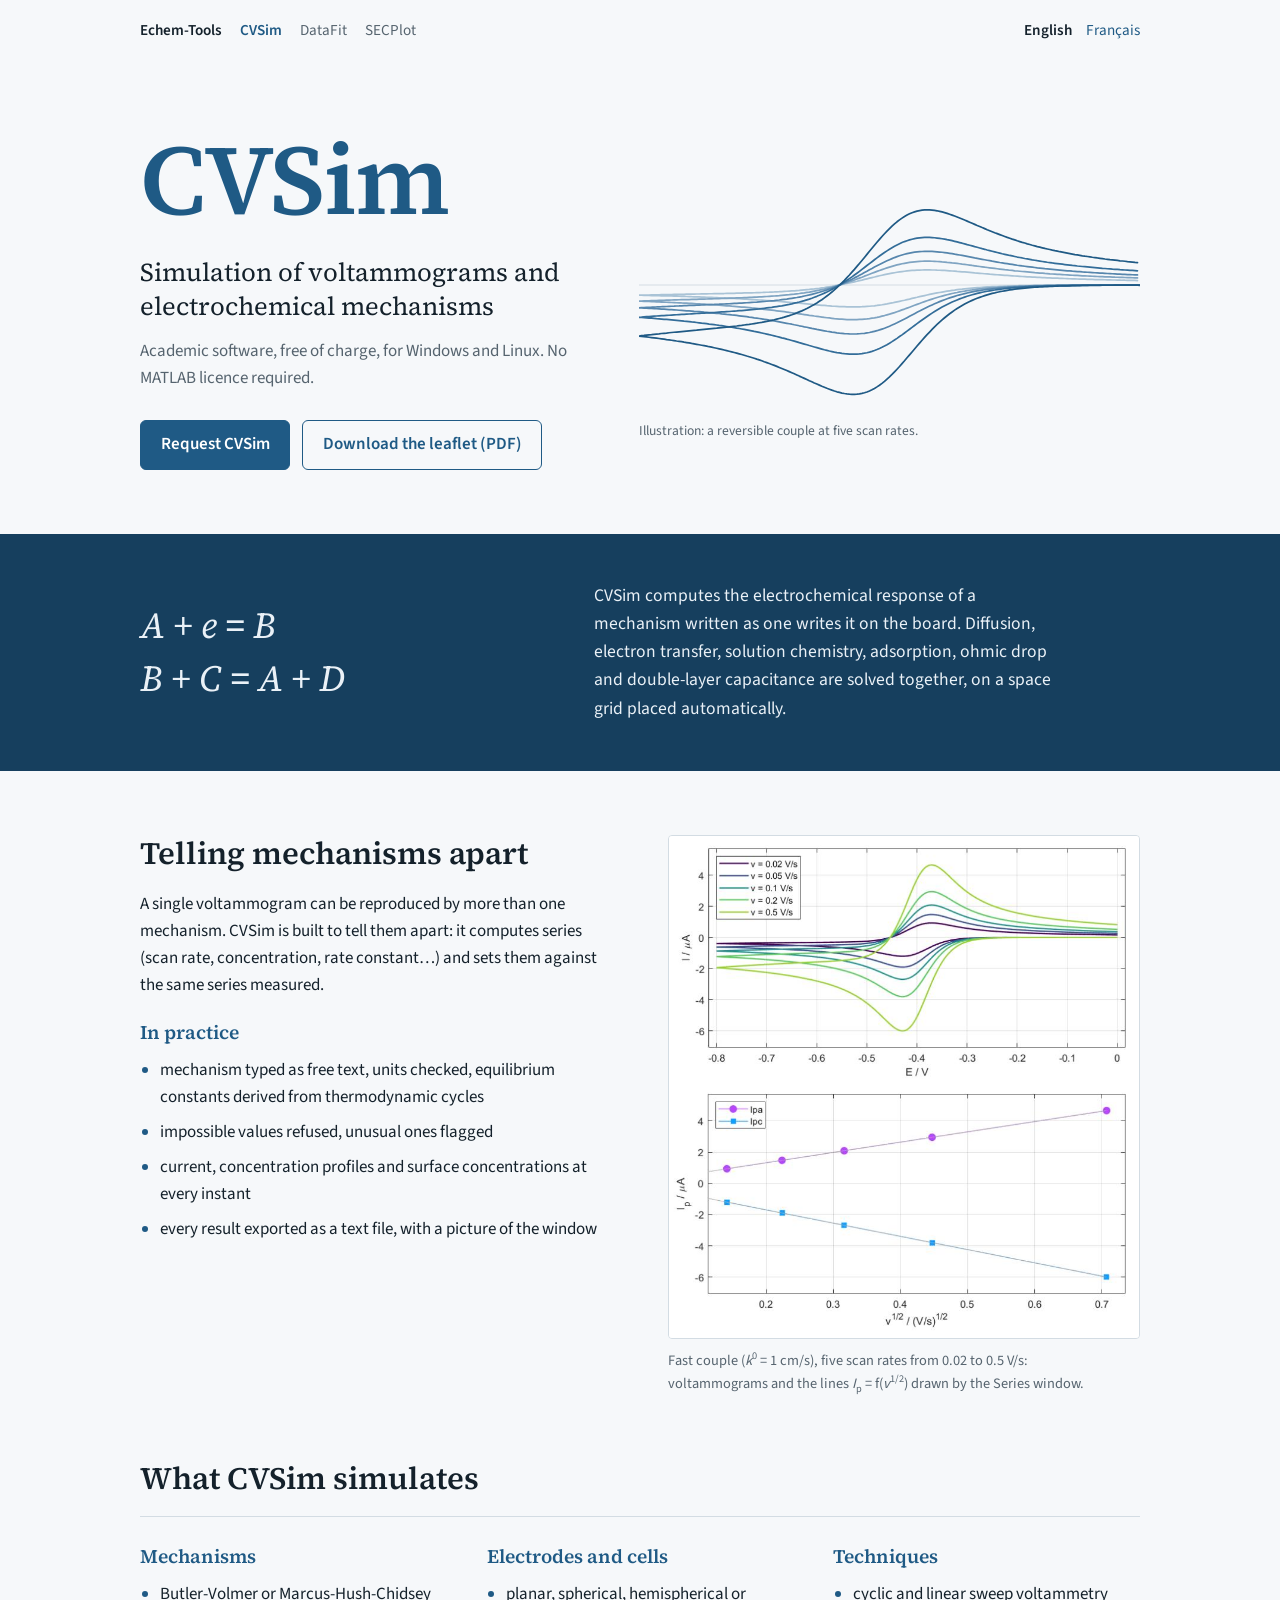
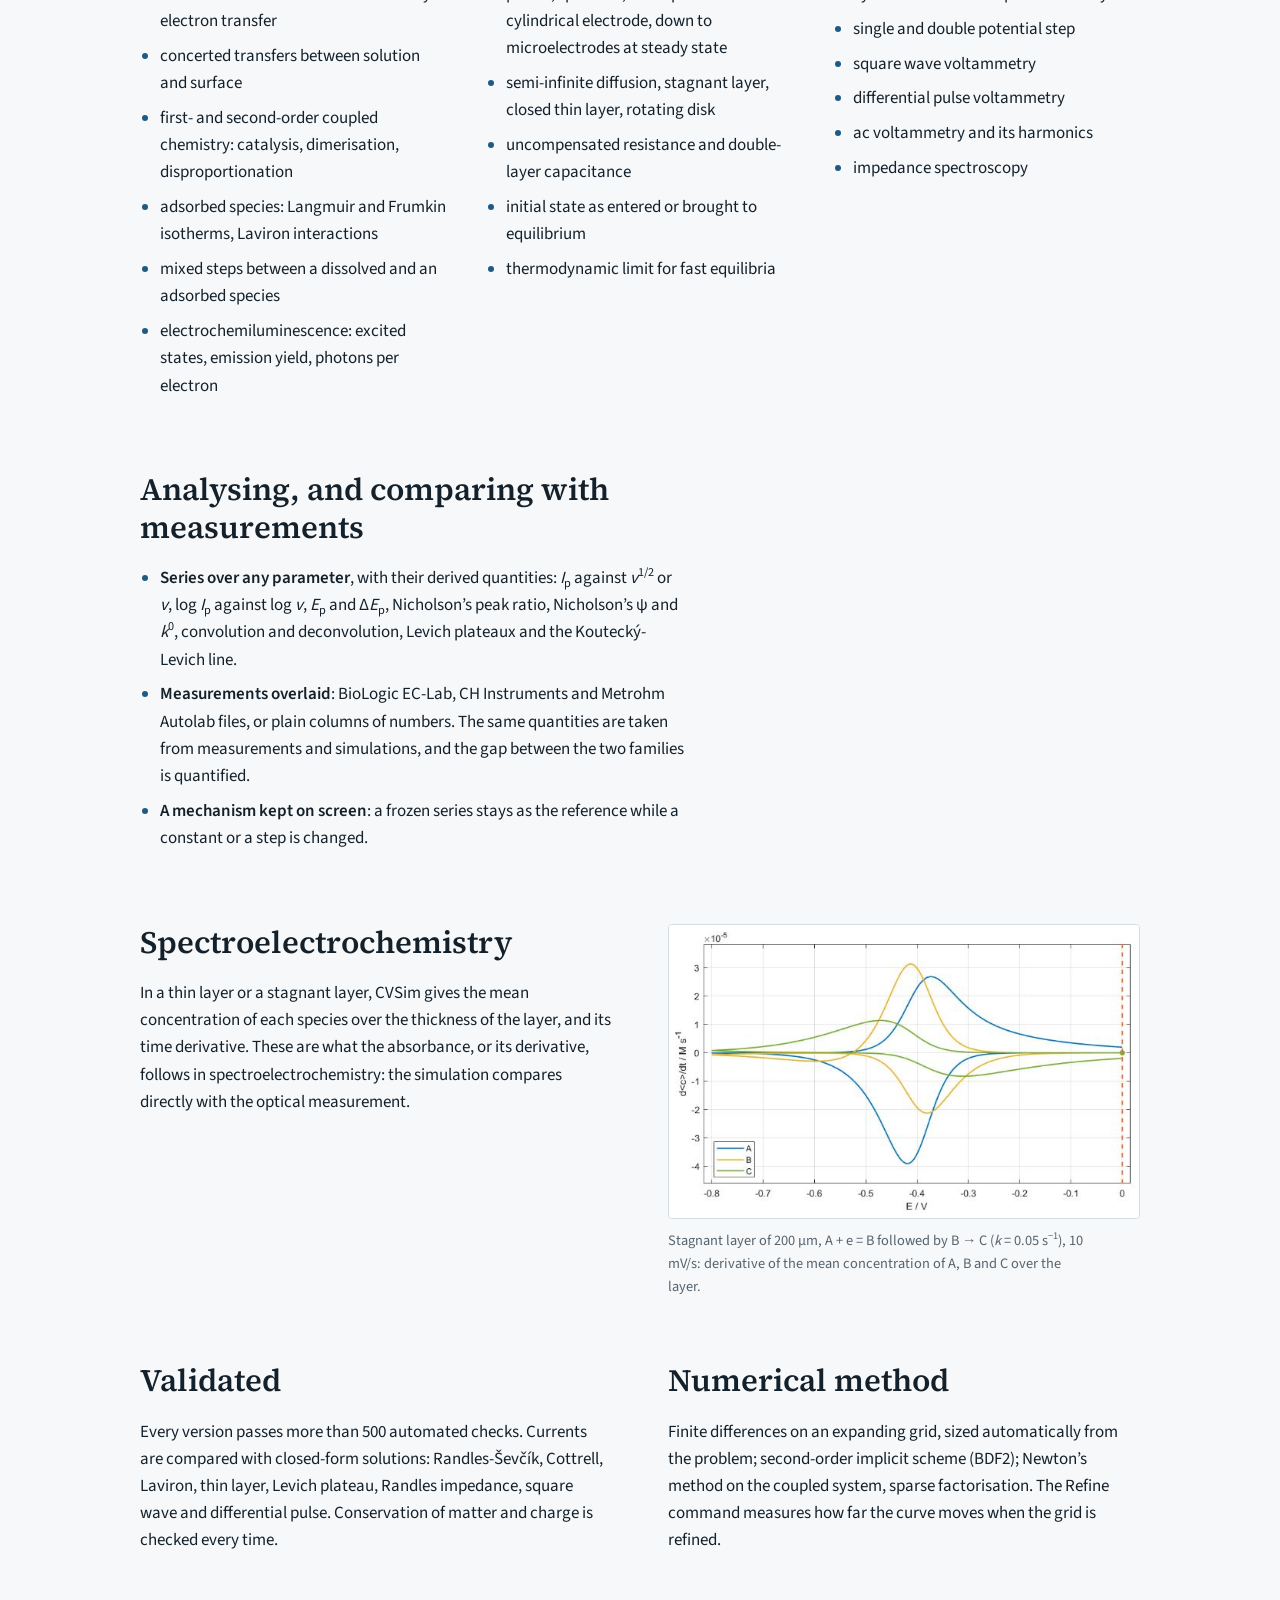
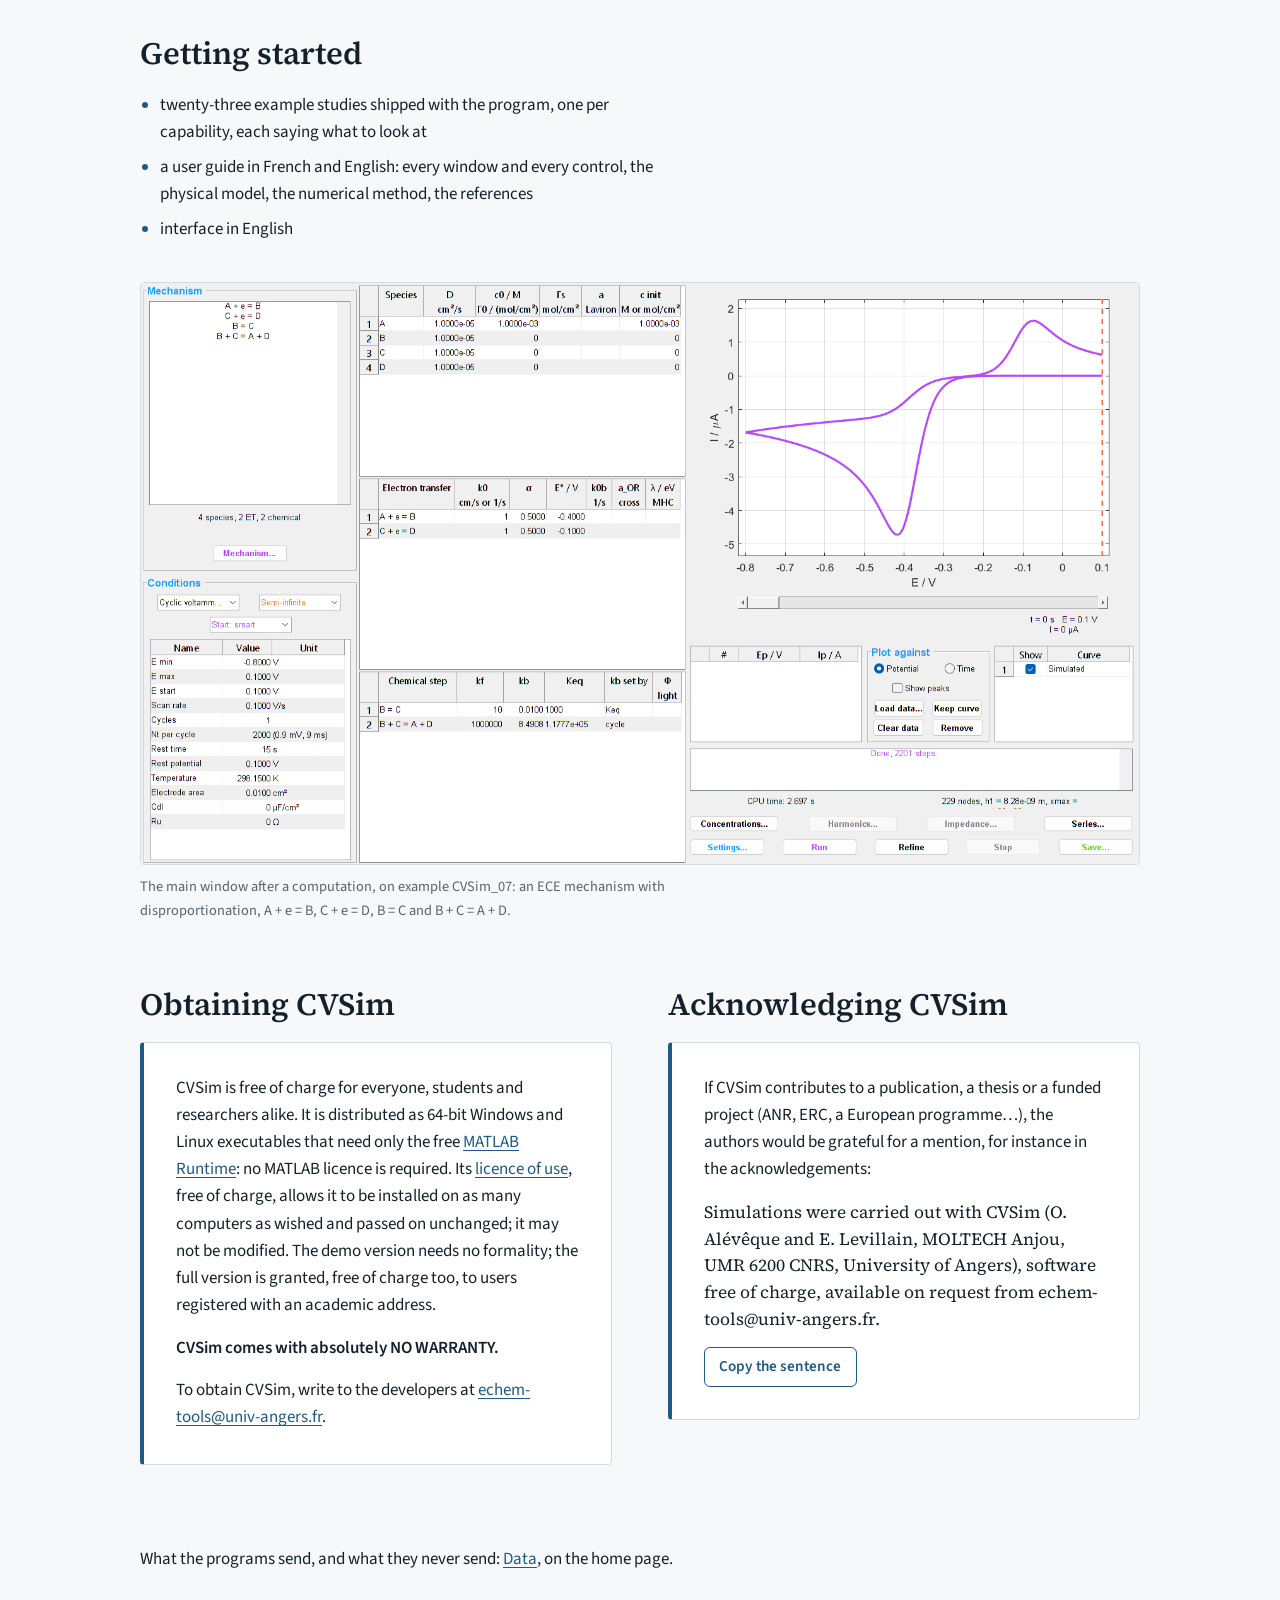
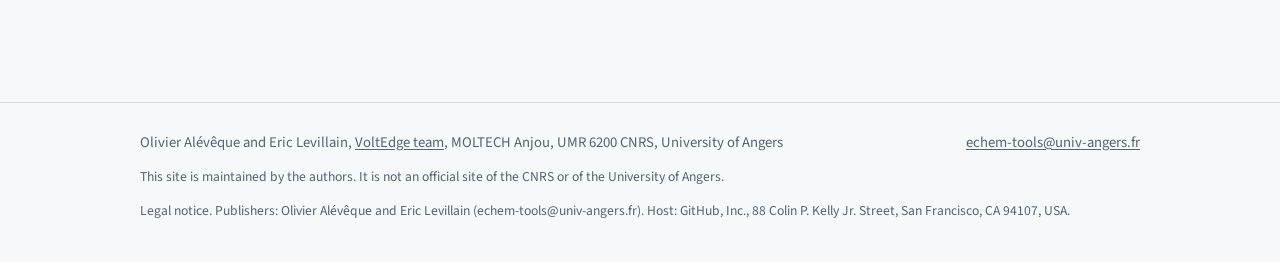
==== cvsim/index.html @ 2f6a6019 "Add files via upload" ====
<!doctype html>
<html lang="en">
<head>
<meta charset="utf-8">
<meta name="viewport" content="width=device-width, initial-scale=1">
<title>CVSim · Simulation of voltammograms and electrochemical mechanisms</title>
<meta name="description" content="CVSim is academic software, free of charge, that simulates voltammograms and electrochemical mechanisms: diffusion, electron transfer, coupled chemistry, adsorption, thin layers, spectroelectrochemistry. Windows and Linux.">
<link rel="alternate" hreflang="en" href="./">
<link rel="alternate" hreflang="fr" href="fr/">
<link rel="icon" href="../images/favicon-cvsim.svg" type="image/svg+xml">
<link rel="stylesheet" href="../assets/fonts.css">
<link rel="stylesheet" href="../assets/style.css">
</head>
<body>

<header class="topbar">
  <nav class="sitenav" aria-label="Echem-Tools">
    <a class="brand" href="../">Echem-Tools</a>
    <a href="../cvsim/" aria-current="page">CVSim</a>
    <a href="../datafit/">DataFit</a>
    <a href="../secplot/">SECPlot</a>
  </nav>
  <nav class="lang" aria-label="Language">
    <span aria-current="page">English</span>
    <a href="fr/" hreflang="fr" lang="fr">Français</a>
  </nav>
</header>

<main>

  <section class="hero">
    <div>
      <h1>CVSim</h1>
      <p class="tagline">Simulation of voltammograms and electrochemical mechanisms</p>
      <p class="platform">Academic software, free of charge, for Windows and Linux. No MATLAB licence required.</p>
      <div class="actions">
        <a class="btn btn-primary" href="mailto:echem-tools@univ-angers.fr?subject=CVSim%20request">Request CVSim</a>
        <a class="btn btn-secondary" href="../docs/CVSim_Leaflet_EN.pdf">Download the leaflet (PDF)</a>
      </div>
    </div>
    <figure class="hero-figure">
      <img src="../images/hero-cv.svg" width="640" height="320" alt="Cyclic voltammograms of a reversible couple at five scan rates">
      <figcaption>Illustration: a reversible couple at five scan rates.</figcaption>
    </figure>
  </section>

  <section class="board" aria-label="Mechanisms as written on the board">
    <div class="board-inner">
      <p class="equations">A + e = B<br>B + C = A + D</p>
      <p class="lead">CVSim computes the electrochemical response of a mechanism written as one writes it on the board. Diffusion, electron transfer, solution chemistry, adsorption, ohmic drop and double-layer capacitance are solved together, on a space grid placed automatically.</p>
    </div>
  </section>

  <section class="section">
    <div class="split">
      <div class="prose">
        <h2>Telling mechanisms apart</h2>
        <p>A single voltammogram can be reproduced by more than one mechanism. CVSim is built to tell them apart: it computes series (scan rate, concentration, rate constant…) and sets them against the same series measured.</p>
        <h3>In practice</h3>
        <ul class="plain">
          <li>mechanism typed as free text, units checked, equilibrium constants derived from thermodynamic cycles</li>
          <li>impossible values refused, unusual ones flagged</li>
          <li>current, concentration profiles and surface concentrations at every instant</li>
          <li>every result exported as a text file, with a picture of the window</li>
        </ul>
      </div>
      <figure class="fig" data-file="images/fig1-scan-rates.png">
        <img src="../images/fig1-scan-rates.png" alt="Voltammograms of a fast couple at five scan rates and the peak currents plotted against the square root of the scan rate" loading="lazy">
        <figcaption>Fast couple (<i>k</i><sup>0</sup> = 1 cm/s), five scan rates from 0.02 to 0.5 V/s: voltammograms and the lines <i>I</i><sub>p</sub> = f(<i>v</i><sup>1/2</sup>) drawn by the Series window.</figcaption>
      </figure>
    </div>
  </section>

  <section class="section" aria-labelledby="capabilities">
    <h2 id="capabilities">What CVSim simulates</h2>
    <div class="columns">
      <div>
        <h3>Mechanisms</h3>
        <ul class="plain">
          <li>Butler-Volmer or Marcus-Hush-Chidsey electron transfer</li>
          <li>concerted transfers between solution and surface</li>
          <li>first- and second-order coupled chemistry: catalysis, dimerisation, disproportionation</li>
          <li>adsorbed species: Langmuir and Frumkin isotherms, Laviron interactions</li>
          <li>mixed steps between a dissolved and an adsorbed species</li>
          <li>electrochemiluminescence: excited states, emission yield, photons per electron</li>
        </ul>
      </div>
      <div>
        <h3>Electrodes and cells</h3>
        <ul class="plain">
          <li>planar, spherical, hemispherical or cylindrical electrode, down to microelectrodes at steady state</li>
          <li>semi-infinite diffusion, stagnant layer, closed thin layer, rotating disk</li>
          <li>uncompensated resistance and double-layer capacitance</li>
          <li>initial state as entered or brought to equilibrium</li>
          <li>thermodynamic limit for fast equilibria</li>
        </ul>
      </div>
      <div>
        <h3>Techniques</h3>
        <ul class="plain">
          <li>cyclic and linear sweep voltammetry</li>
          <li>single and double potential step</li>
          <li>square wave voltammetry</li>
          <li>differential pulse voltammetry</li>
          <li>ac voltammetry and its harmonics</li>
          <li>impedance spectroscopy</li>
        </ul>
      </div>
    </div>
  </section>

  <section class="section">
    <div class="prose">
      <h2>Analysing, and comparing with measurements</h2>
      <ul class="plain">
        <li><strong>Series over any parameter</strong>, with their derived quantities: <i>I</i><sub>p</sub> against <i>v</i><sup>1/2</sup> or <i>v</i>, log <i>I</i><sub>p</sub> against log <i>v</i>, <i>E</i><sub>p</sub> and Δ<i>E</i><sub>p</sub>, Nicholson’s peak ratio, Nicholson’s ψ and <i>k</i><sup>0</sup>, convolution and deconvolution, Levich plateaux and the Koutecký-Levich line.</li>
        <li><strong>Measurements overlaid</strong>: BioLogic EC-Lab, CH Instruments and Metrohm Autolab files, or plain columns of numbers. The same quantities are taken from measurements and simulations, and the gap between the two families is quantified.</li>
        <li><strong>A mechanism kept on screen</strong>: a frozen series stays as the reference while a constant or a step is changed.</li>
      </ul>
    </div>
  </section>

  <section class="section">
    <div class="split">
      <div class="prose">
        <h2>Spectroelectrochemistry</h2>
        <p>In a thin layer or a stagnant layer, CVSim gives the mean concentration of each species over the thickness of the layer, and its time derivative. These are what the absorbance, or its derivative, follows in spectroelectrochemistry: the simulation compares directly with the optical measurement.</p>
      </div>
      <figure class="fig" data-file="images/fig2-stagnant-layer.png">
        <img src="../images/fig2-stagnant-layer.png" alt="Time derivative of the mean concentrations of A, B and C over a 200 micrometre stagnant layer" loading="lazy">
        <figcaption>Stagnant layer of 200 μm, A + e = B followed by B → C (<i>k</i> = 0.05 s<sup>−1</sup>), 10 mV/s: derivative of the mean concentration of A, B and C over the layer.</figcaption>
      </figure>
    </div>
  </section>

  <section class="section">
    <div class="split">
      <div class="prose">
        <h2>Validated</h2>
        <p>Every version passes more than 500 automated checks. Currents are compared with closed-form solutions: Randles-Ševčík, Cottrell, Laviron, thin layer, Levich plateau, Randles impedance, square wave and differential pulse. Conservation of matter and charge is checked every time.</p>
      </div>
      <div class="prose">
        <h2>Numerical method</h2>
        <p>Finite differences on an expanding grid, sized automatically from the problem; second-order implicit scheme (BDF2); Newton’s method on the coupled system, sparse factorisation. The Refine command measures how far the curve moves when the grid is refined.</p>
      </div>
    </div>
  </section>

  <section class="section">
    <div class="stack">
      <div class="prose">
        <h2>Getting started</h2>
        <ul class="plain">
          <li>twenty-three example studies shipped with the program, one per capability, each saying what to look at</li>
          <li>a user guide in French and English: every window and every control, the physical model, the numerical method, the references</li>
          <li>interface in English</li>
        </ul>
      </div>
      <figure class="fig" data-file="images/cvsim-window.png">
        <img src="../images/cvsim-window.png" alt="The main window of CVSim" loading="lazy">
        <figcaption>The main window after a computation, on example CVSim_07: an ECE mechanism with disproportionation, A + e = B, C + e = D, B = C and B + C = A + D.</figcaption>
      </figure>
    </div>
  </section>

  <section class="section" id="obtain">
    <div class="split">
      <div>
        <h2>Obtaining CVSim</h2>
        <div class="panel">
          <p>CVSim is free of charge for everyone, students and researchers alike. It is distributed as 64-bit Windows and Linux executables that need only the free <a href="https://www.mathworks.com/products/compiler/matlab-runtime.html">MATLAB Runtime</a>: no MATLAB licence is required. Its <a href="../docs/CVSim_Licence.pdf">licence of use</a>, free of charge, allows it to be installed on as many computers as wished and passed on unchanged; it may not be modified. The demo version needs no formality; the full version is granted, free of charge too, to users registered with an academic address.</p>
          <p class="warranty">CVSim comes with absolutely NO WARRANTY.</p>
          <p>To obtain CVSim, write to the developers at <a href="mailto:echem-tools@univ-angers.fr?subject=CVSim%20request">echem-tools@univ-angers.fr</a>.</p>
        </div>
      </div>
      <div>
        <h2>Acknowledging CVSim</h2>
        <div class="panel">
          <p>If CVSim contributes to a publication, a thesis or a funded project (ANR, ERC, a European programme…), the authors would be grateful for a mention, for instance in the acknowledgements:</p>
          <blockquote class="cite" id="cite-text">Simulations were carried out with CVSim (O. Alévêque and E. Levillain, MOLTECH Anjou, UMR 6200 CNRS, University of Angers), software free of charge, available on request from echem-tools@univ-angers.fr.</blockquote>
          <button class="copy" type="button" data-target="cite-text" data-done="Copied">Copy the sentence</button><span class="copy-status" role="status" aria-live="polite"></span>
        </div>
      </div>
    </div>
  </section>

  <section class="section">
    <p class="note">What the programs send, and what they never send: <a href="../#data">Data</a>, on the home page.</p>
  </section>

</main>

<footer>
  <div class="footer-inner">
    <p>Olivier Alévêque and Eric Levillain, <a href="https://moltech-anjou.univ-angers.fr/en/research/team-voltedge.html">VoltEdge team</a>, MOLTECH Anjou, UMR 6200 CNRS, University of Angers</p>
    <p><a href="mailto:echem-tools@univ-angers.fr">echem-tools@univ-angers.fr</a></p>
    <p class="note">This site is maintained by the authors. It is not an official site of the CNRS or of the University of Angers.</p>
    <p class="note">Legal notice. Publishers: Olivier Alévêque and Eric Levillain (echem-tools@univ-angers.fr). Host: GitHub, Inc., 88 Colin P. Kelly Jr. Street, San Francisco, CA 94107, USA.</p>
  </div>
</footer>

<script src="../assets/site.js"></script>
</body>
</html>
---- assets/fonts.css ----
/* Self-hosted fonts (SIL Open Font License 1.1), from @fontsource.
   Served by the site itself: no visitor request goes to a font service. */
@font-face {
  font-family: 'Source Sans 3';
  font-style: normal;
  font-display: swap;
  font-weight: 400;
  src: url(fonts/source-sans-3-greek-400-normal.woff2) format('woff2');
  unicode-range: U+0370-0377,U+037A-037F,U+0384-038A,U+038C,U+038E-03A1,U+03A3-03FF;
}
@font-face {
  font-family: 'Source Sans 3';
  font-style: normal;
  font-display: swap;
  font-weight: 400;
  src: url(fonts/source-sans-3-latin-ext-400-normal.woff2) format('woff2');
  unicode-range: U+0100-02BA,U+02BD-02C5,U+02C7-02CC,U+02CE-02D7,U+02DD-02FF,U+0304,U+0308,U+0329,U+1D00-1DBF,U+1E00-1E9F,U+1EF2-1EFF,U+2020,U+20A0-20AB,U+20AD-20C0,U+2113,U+2C60-2C7F,U+A720-A7FF;
}
@font-face {
  font-family: 'Source Sans 3';
  font-style: normal;
  font-display: swap;
  font-weight: 400;
  src: url(fonts/source-sans-3-latin-400-normal.woff2) format('woff2');
  unicode-range: U+0000-00FF,U+0131,U+0152-0153,U+02BB-02BC,U+02C6,U+02DA,U+02DC,U+0304,U+0308,U+0329,U+2000-206F,U+20AC,U+2122,U+2191,U+2193,U+2212,U+2215,U+FEFF,U+FFFD;
}
@font-face {
  font-family: 'Source Sans 3';
  font-style: normal;
  font-display: swap;
  font-weight: 600;
  src: url(fonts/source-sans-3-greek-600-normal.woff2) format('woff2');
  unicode-range: U+0370-0377,U+037A-037F,U+0384-038A,U+038C,U+038E-03A1,U+03A3-03FF;
}
@font-face {
  font-family: 'Source Sans 3';
  font-style: normal;
  font-display: swap;
  font-weight: 600;
  src: url(fonts/source-sans-3-latin-ext-600-normal.woff2) format('woff2');
  unicode-range: U+0100-02BA,U+02BD-02C5,U+02C7-02CC,U+02CE-02D7,U+02DD-02FF,U+0304,U+0308,U+0329,U+1D00-1DBF,U+1E00-1E9F,U+1EF2-1EFF,U+2020,U+20A0-20AB,U+20AD-20C0,U+2113,U+2C60-2C7F,U+A720-A7FF;
}
@font-face {
  font-family: 'Source Sans 3';
  font-style: normal;
  font-display: swap;
  font-weight: 600;
  src: url(fonts/source-sans-3-latin-600-normal.woff2) format('woff2');
  unicode-range: U+0000-00FF,U+0131,U+0152-0153,U+02BB-02BC,U+02C6,U+02DA,U+02DC,U+0304,U+0308,U+0329,U+2000-206F,U+20AC,U+2122,U+2191,U+2193,U+2212,U+2215,U+FEFF,U+FFFD;
}
@font-face {
  font-family: 'Source Serif 4';
  font-style: normal;
  font-display: swap;
  font-weight: 400;
  src: url(fonts/source-serif-4-greek-400-normal.woff2) format('woff2');
  unicode-range: U+0370-0377,U+037A-037F,U+0384-038A,U+038C,U+038E-03A1,U+03A3-03FF;
}
@font-face {
  font-family: 'Source Serif 4';
  font-style: normal;
  font-display: swap;
  font-weight: 400;
  src: url(fonts/source-serif-4-latin-ext-400-normal.woff2) format('woff2');
  unicode-range: U+0100-02BA,U+02BD-02C5,U+02C7-02CC,U+02CE-02D7,U+02DD-02FF,U+0304,U+0308,U+0329,U+1D00-1DBF,U+1E00-1E9F,U+1EF2-1EFF,U+2020,U+20A0-20AB,U+20AD-20C0,U+2113,U+2C60-2C7F,U+A720-A7FF;
}
@font-face {
  font-family: 'Source Serif 4';
  font-style: normal;
  font-display: swap;
  font-weight: 400;
  src: url(fonts/source-serif-4-latin-400-normal.woff2) format('woff2');
  unicode-range: U+0000-00FF,U+0131,U+0152-0153,U+02BB-02BC,U+02C6,U+02DA,U+02DC,U+0304,U+0308,U+0329,U+2000-206F,U+20AC,U+2122,U+2191,U+2193,U+2212,U+2215,U+FEFF,U+FFFD;
}
@font-face {
  font-family: 'Source Serif 4';
  font-style: normal;
  font-display: swap;
  font-weight: 600;
  src: url(fonts/source-serif-4-greek-600-normal.woff2) format('woff2');
  unicode-range: U+0370-0377,U+037A-037F,U+0384-038A,U+038C,U+038E-03A1,U+03A3-03FF;
}
@font-face {
  font-family: 'Source Serif 4';
  font-style: normal;
  font-display: swap;
  font-weight: 600;
  src: url(fonts/source-serif-4-latin-ext-600-normal.woff2) format('woff2');
  unicode-range: U+0100-02BA,U+02BD-02C5,U+02C7-02CC,U+02CE-02D7,U+02DD-02FF,U+0304,U+0308,U+0329,U+1D00-1DBF,U+1E00-1E9F,U+1EF2-1EFF,U+2020,U+20A0-20AB,U+20AD-20C0,U+2113,U+2C60-2C7F,U+A720-A7FF;
}
@font-face {
  font-family: 'Source Serif 4';
  font-style: normal;
  font-display: swap;
  font-weight: 600;
  src: url(fonts/source-serif-4-latin-600-normal.woff2) format('woff2');
  unicode-range: U+0000-00FF,U+0131,U+0152-0153,U+02BB-02BC,U+02C6,U+02DA,U+02DC,U+0304,U+0308,U+0329,U+2000-206F,U+20AC,U+2122,U+2191,U+2193,U+2212,U+2215,U+FEFF,U+FFFD;
}
@font-face {
  font-family: 'Source Serif 4';
  font-style: italic;
  font-display: swap;
  font-weight: 400;
  src: url(fonts/source-serif-4-greek-400-italic.woff2) format('woff2');
  unicode-range: U+0370-0377,U+037A-037F,U+0384-038A,U+038C,U+038E-03A1,U+03A3-03FF;
}
@font-face {
  font-family: 'Source Serif 4';
  font-style: italic;
  font-display: swap;
  font-weight: 400;
  src: url(fonts/source-serif-4-latin-ext-400-italic.woff2) format('woff2');
  unicode-range: U+0100-02BA,U+02BD-02C5,U+02C7-02CC,U+02CE-02D7,U+02DD-02FF,U+0304,U+0308,U+0329,U+1D00-1DBF,U+1E00-1E9F,U+1EF2-1EFF,U+2020,U+20A0-20AB,U+20AD-20C0,U+2113,U+2C60-2C7F,U+A720-A7FF;
}
@font-face {
  font-family: 'Source Serif 4';
  font-style: italic;
  font-display: swap;
  font-weight: 400;
  src: url(fonts/source-serif-4-latin-400-italic.woff2) format('woff2');
  unicode-range: U+0000-00FF,U+0131,U+0152-0153,U+02BB-02BC,U+02C6,U+02DA,U+02DC,U+0304,U+0308,U+0329,U+2000-206F,U+20AC,U+2122,U+2191,U+2193,U+2212,U+2215,U+FEFF,U+FFFD;
}
---- assets/style.css ----
/* Echem-Tools — site stylesheet (the home page and the pages of CVSim, DataFit and SECPlot, in English and French) */

:root {
  --paper: #F6F8FA;
  --surface: #FFFFFF;
  --ink: #14212B;
  --muted: #56646F;
  --rule: #D3DCE3;
  --accent: #1F5A85;
  --accent-deep: #163F5E;
  --accent-soft: #E6EEF5;

  --serif: "Source Serif 4", Georgia, "Times New Roman", serif;
  --sans: "Source Sans 3", "Segoe UI", Helvetica, Arial, sans-serif;

  --measure: 68ch;
  --wide: 1080px;
  --gutter: clamp(16px, 4vw, 40px);
}

*,
*::before,
*::after { box-sizing: border-box; }

html { -webkit-text-size-adjust: 100%; }

body {
  margin: 0;
  background: var(--paper);
  color: var(--ink);
  font-family: var(--sans);
  font-size: 1.0625rem;
  line-height: 1.6;
}

img, svg { max-width: 100%; height: auto; display: block; }

a { color: var(--accent); text-underline-offset: 0.15em; }
a:hover { color: var(--accent-deep); }

:focus-visible {
  outline: 3px solid var(--accent);
  outline-offset: 3px;
  border-radius: 2px;
}

sub, sup { font-size: 0.72em; line-height: 0; }

/* ---------- Top bar ---------- */

.topbar {
  max-width: var(--wide);
  margin: 0 auto;
  padding: 18px var(--gutter);
  display: flex;
  justify-content: space-between;
  align-items: baseline;
  gap: 16px;
  font-size: 0.95rem;
  color: var(--muted);
}

.topbar .lab { color: var(--muted); text-decoration: none; }
.topbar .lab:hover { color: var(--ink); text-decoration: underline; }

.lang { display: flex; gap: 14px; }
.lang a, .lang span { text-decoration: none; }
.lang [aria-current="page"] { color: var(--ink); font-weight: 600; }

/* ---------- Hero ---------- */

.hero {
  max-width: var(--wide);
  margin: 0 auto;
  padding: clamp(24px, 6vw, 72px) var(--gutter) clamp(32px, 6vw, 64px);
  display: grid;
  grid-template-columns: minmax(0, 1fr) minmax(0, 1.15fr);
  gap: clamp(24px, 5vw, 64px);
  align-items: center;
}

.hero h1 {
  font-family: var(--serif);
  font-weight: 600;
  font-size: clamp(3.4rem, 9vw, 6.2rem);
  line-height: 0.95;
  letter-spacing: -0.02em;
  color: var(--accent);
  margin: 0 0 0.3em;
}

.hero .tagline {
  font-family: var(--serif);
  font-size: clamp(1.25rem, 2.4vw, 1.6rem);
  line-height: 1.3;
  margin: 0 0 0.6em;
}

.hero .platform { color: var(--muted); margin: 0 0 1.6em; }

.actions { display: flex; flex-wrap: wrap; gap: 12px; }

.btn {
  display: inline-block;
  padding: 0.62em 1.15em;
  border-radius: 6px;
  font-weight: 600;
  text-decoration: none;
  border: 1.5px solid var(--accent);
}
.btn-primary { background: var(--accent); color: #fff; }
.btn-primary:hover { background: var(--accent-deep); border-color: var(--accent-deep); color: #fff; }
.btn-secondary { background: transparent; color: var(--accent); }
.btn-secondary:hover { background: var(--accent-soft); }

.hero-figure { margin: 0; }
.hero-figure figcaption {
  margin-top: 10px;
  font-size: 0.85rem;
  color: var(--muted);
}

/* ---------- Mechanism strip ---------- */

.board {
  background: var(--accent-deep);
  color: #EAF1F7;
}
.board-inner {
  max-width: var(--wide);
  margin: 0 auto;
  padding: clamp(28px, 5vw, 48px) var(--gutter);
  display: grid;
  grid-template-columns: minmax(0, 1fr) minmax(0, 1.4fr);
  gap: clamp(20px, 5vw, 64px);
  align-items: center;
}
.board .equations {
  font-family: var(--serif);
  font-style: italic;
  font-size: clamp(1.5rem, 3.4vw, 2.3rem);
  line-height: 1.45;
  margin: 0;
}
.board p.lead { margin: 0; font-size: 1.1rem; max-width: 52ch; }

/* ---------- Content ---------- */

main { padding-bottom: 24px; }

.section {
  max-width: var(--wide);
  margin: 0 auto;
  padding: clamp(36px, 6vw, 64px) var(--gutter) 0;
}

.section h2,
.split h2 {
  font-family: var(--serif);
  font-weight: 600;
  font-size: clamp(1.55rem, 2.6vw, 1.95rem);
  line-height: 1.2;
  margin: 0 0 0.6em;
  color: var(--ink);
}

.section h3 {
  font-family: var(--serif);
  font-weight: 600;
  font-size: 1.2rem;
  margin: 0 0 0.5em;
  color: var(--accent);
}

.prose { max-width: var(--measure); }
.prose p { margin: 0 0 1em; }

ul.plain { margin: 0; padding-left: 1.15em; }
ul.plain li { margin: 0 0 0.45em; }
ul.plain li::marker { color: var(--accent); }

.split {
  display: grid;
  grid-template-columns: minmax(0, 1fr) minmax(0, 1fr);
  gap: clamp(24px, 5vw, 56px);
  align-items: start;
}

.columns {
  display: grid;
  grid-template-columns: repeat(3, minmax(0, 1fr));
  gap: clamp(20px, 4vw, 40px);
  border-top: 1px solid var(--rule);
  padding-top: 24px;
}

/* ---------- Figures ---------- */

figure.fig { margin: 0; }
figure.fig img {
  width: 100%;
  background: var(--surface);
  border: 1px solid var(--rule);
  border-radius: 4px;
}
figure.fig figcaption {
  margin-top: 10px;
  font-size: 0.9rem;
  color: var(--muted);
  max-width: 60ch;
}

/* Shown only while an image file has not been added to /images yet */
figure.fig.missing img { display: none; }
figure.fig.missing::before {
  content: attr(data-file);
  display: flex;
  align-items: center;
  justify-content: center;
  min-height: 220px;
  border: 1.5px dashed var(--rule);
  border-radius: 4px;
  color: var(--muted);
  font-size: 0.9rem;
  background: var(--surface);
}

/* ---------- Obtain / cite ---------- */

.panel {
  background: var(--surface);
  border: 1px solid var(--rule);
  border-left: 4px solid var(--accent);
  border-radius: 4px;
  padding: clamp(20px, 3vw, 32px);
}
.panel p { margin: 0 0 0.9em; }
.panel p:last-child { margin-bottom: 0; }

.warranty { font-weight: 600; }

blockquote.cite {
  margin: 0 0 14px;
  padding: 0;
  font-family: var(--serif);
  font-size: 1.08rem;
  line-height: 1.55;
}

.copy {
  font: inherit;
  font-size: 0.95rem;
  font-weight: 600;
  padding: 0.45em 0.95em;
  border-radius: 6px;
  border: 1.5px solid var(--accent);
  background: transparent;
  color: var(--accent);
  cursor: pointer;
}
.copy:hover { background: var(--accent-soft); }
.copy-status { margin-left: 10px; font-size: 0.9rem; color: var(--muted); }

/* ---------- Footer ---------- */

footer {
  margin-top: clamp(48px, 8vw, 88px);
  border-top: 1px solid var(--rule);
}
.footer-inner {
  max-width: var(--wide);
  margin: 0 auto;
  padding: 28px var(--gutter) 40px;
  display: flex;
  flex-wrap: wrap;
  justify-content: space-between;
  gap: 12px 32px;
  font-size: 0.92rem;
  color: var(--muted);
}
.footer-inner p { margin: 0; }
.footer-inner a { color: var(--muted); }
.footer-inner a:hover { color: var(--ink); }

/* ---------- Responsive ---------- */

@media (max-width: 820px) {
  .hero,
  .board-inner,
  .split { grid-template-columns: minmax(0, 1fr); }
  .columns { grid-template-columns: minmax(0, 1fr); }
  .hero-figure { order: 2; }
}

@media (max-width: 480px) {
  .topbar { flex-direction: column; gap: 6px; }
  .btn { width: 100%; text-align: center; }
}

@media print {
  .actions, .copy, .lang { display: none; }
  body { background: #fff; }
  .board { background: #fff; color: var(--ink); }
}

/* Prose followed by a full-width figure (wide window captures) */
.stack { display: grid; gap: clamp(20px, 3vw, 32px); }
.stack figure.fig figcaption { max-width: 80ch; }

.footer-inner .note { flex-basis: 100%; font-size: 0.85rem; }

/* ---------- One site, three programs (Echem-Tools) ---------- */

body.app-datafit { --accent: #5A3D8F; --accent-deep: #3F2A66; --accent-soft: #EEEAF5; }
body.app-secplot { --accent: #1D6B66; --accent-deep: #134B47; --accent-soft: #E4F1EF; }

.sitenav { display: flex; flex-wrap: wrap; gap: 6px 18px; align-items: baseline; }
.sitenav a { color: var(--muted); text-decoration: none; }
.sitenav a:hover { color: var(--ink); text-decoration: underline; }
.sitenav .brand { color: var(--ink); font-weight: 600; }
.sitenav [aria-current="page"] { color: var(--accent); font-weight: 600; }

.cards {
  display: grid;
  grid-template-columns: repeat(3, minmax(0, 1fr));
  gap: clamp(16px, 3vw, 28px);
}
.card {
  background: var(--surface);
  border: 1px solid var(--rule);
  border-top: 4px solid var(--card, var(--accent));
  border-radius: 4px;
  padding: 0 0 18px;
  display: flex;
  flex-direction: column;
}
.card img { width: 100%; border-bottom: 1px solid var(--rule); background: var(--paper); }
.card h3 {
  font-family: var(--serif);
  font-size: 1.6rem;
  color: var(--card, var(--accent));
  margin: 16px 20px 4px;
}
.card p { margin: 0 20px 12px; }
.card .more { margin-top: auto; font-weight: 600; }
.card .more a { color: var(--card, var(--accent)); }
.card.cvsim { --card: #1F5A85; }
.card.datafit { --card: #5A3D8F; }
.card.secplot { --card: #1D6B66; }

@media (max-width: 860px) {
  .cards { grid-template-columns: minmax(0, 1fr); }
}

.hero.solo { grid-template-columns: minmax(0, 1fr); }
.hero.solo h1 { font-size: clamp(3rem, 7vw, 5rem); }
.hero.solo .tagline { max-width: 40ch; }
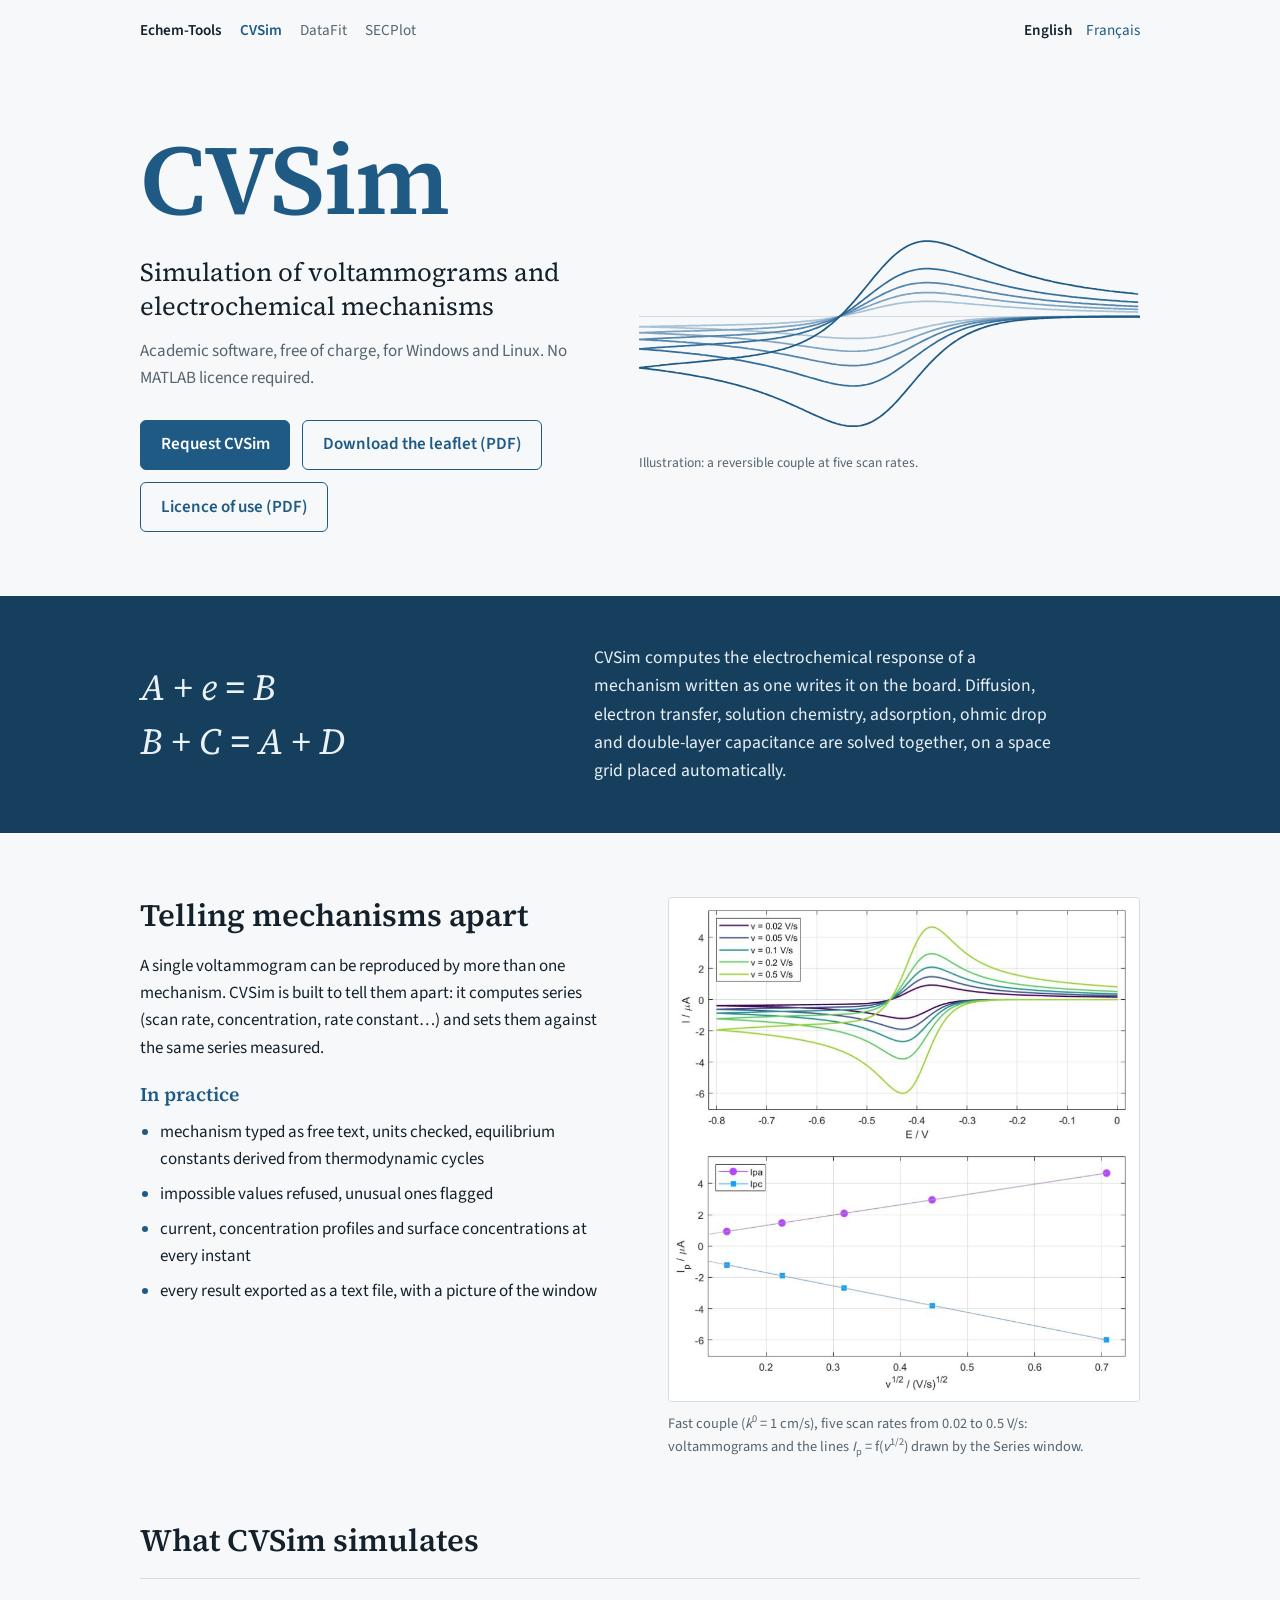
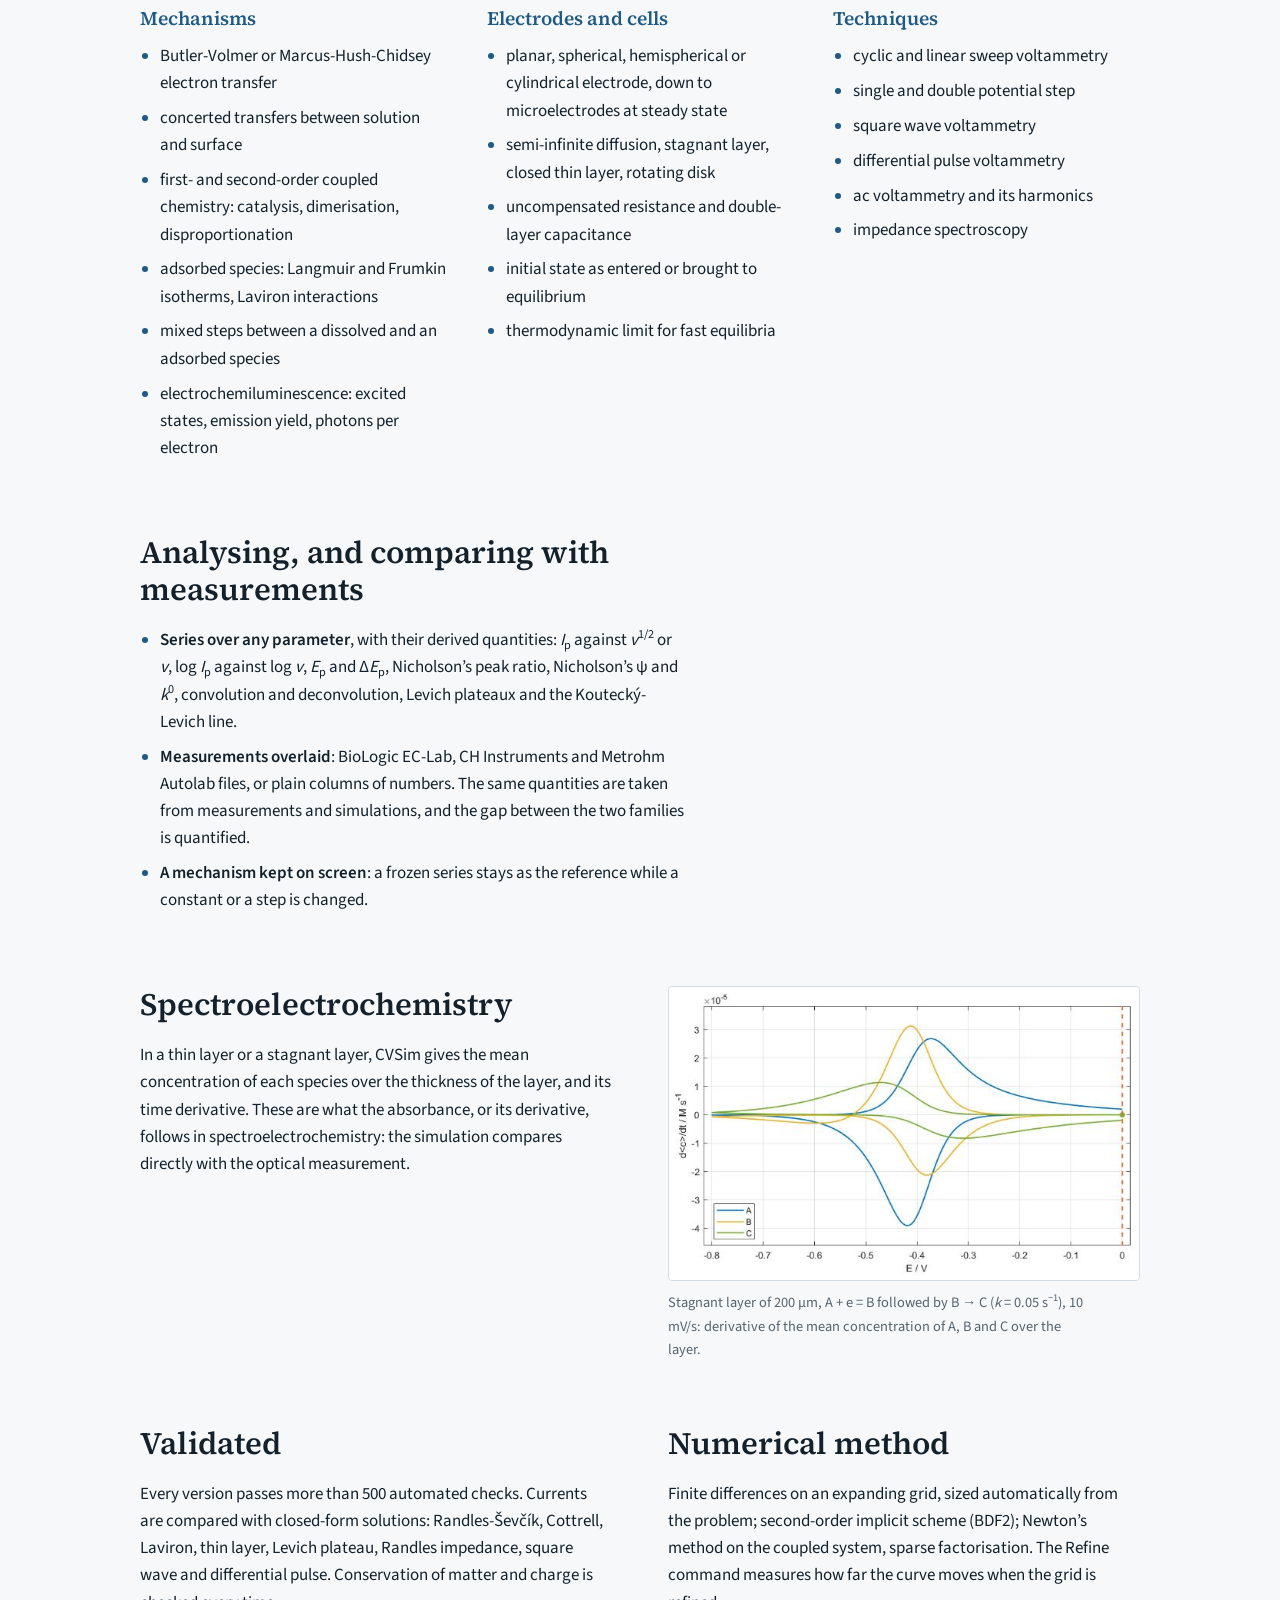
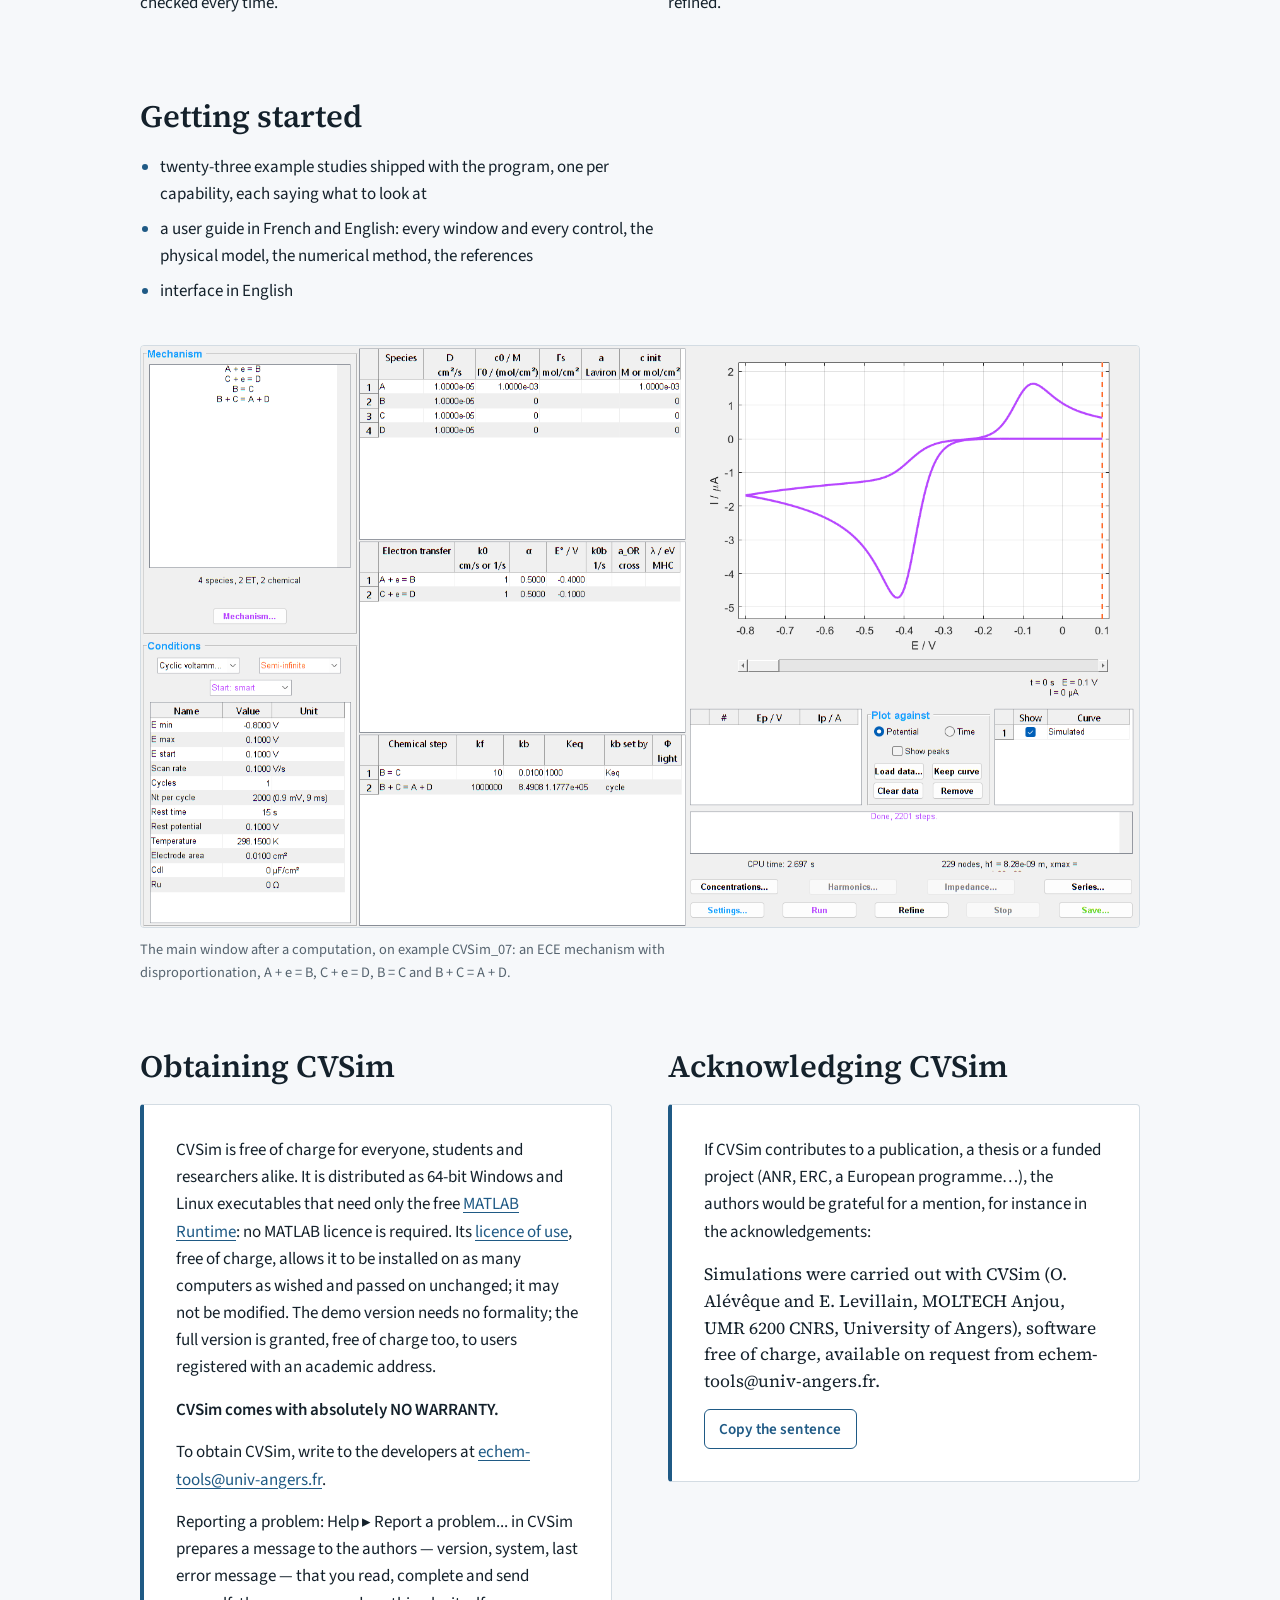
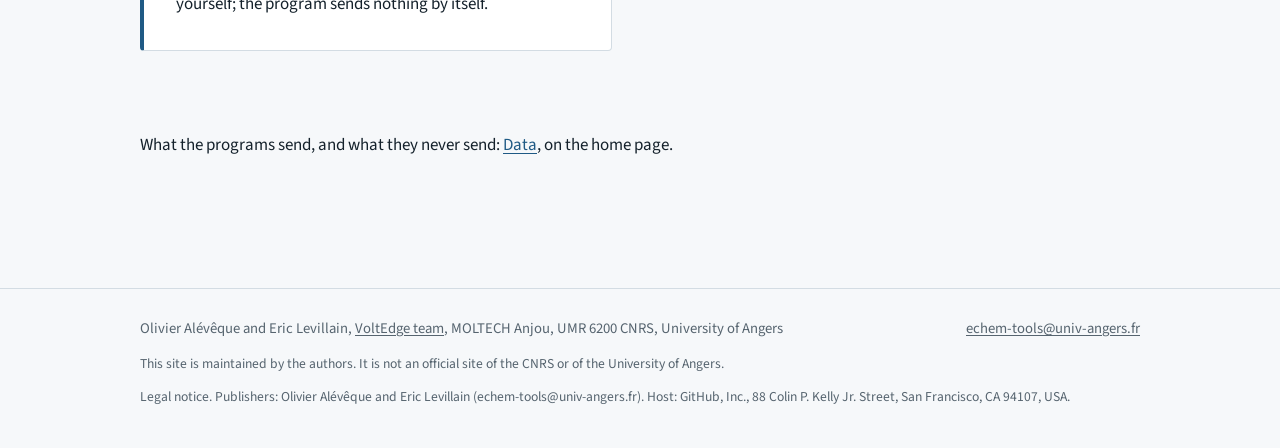
==== commit 3bbc710c: "Add files via upload" ====
--- a/cvsim/index.html
+++ b/cvsim/index.html
@@ -36,6 +36,7 @@
       <div class="actions">
         <a class="btn btn-primary" href="mailto:echem-tools@univ-angers.fr?subject=CVSim%20request">Request CVSim</a>
         <a class="btn btn-secondary" href="../docs/CVSim_Leaflet_EN.pdf">Download the leaflet (PDF)</a>
+        <a class="btn btn-secondary" href="../docs/CVSim_Licence.pdf">Licence of use (PDF)</a>
       </div>
     </div>
     <figure class="hero-figure">
@@ -171,6 +172,7 @@
           <p>CVSim is free of charge for everyone, students and researchers alike. It is distributed as 64-bit Windows and Linux executables that need only the free <a href="https://www.mathworks.com/products/compiler/matlab-runtime.html">MATLAB Runtime</a>: no MATLAB licence is required. Its <a href="../docs/CVSim_Licence.pdf">licence of use</a>, free of charge, allows it to be installed on as many computers as wished and passed on unchanged; it may not be modified. The demo version needs no formality; the full version is granted, free of charge too, to users registered with an academic address.</p>
           <p class="warranty">CVSim comes with absolutely NO WARRANTY.</p>
           <p>To obtain CVSim, write to the developers at <a href="mailto:echem-tools@univ-angers.fr?subject=CVSim%20request">echem-tools@univ-angers.fr</a>.</p>
+          <p>Reporting a problem: Help ▸ Report a problem... in CVSim prepares a message to the authors &mdash; version, system, last error message &mdash; that you read, complete and send yourself; the program sends nothing by itself.</p>
         </div>
       </div>
       <div>
